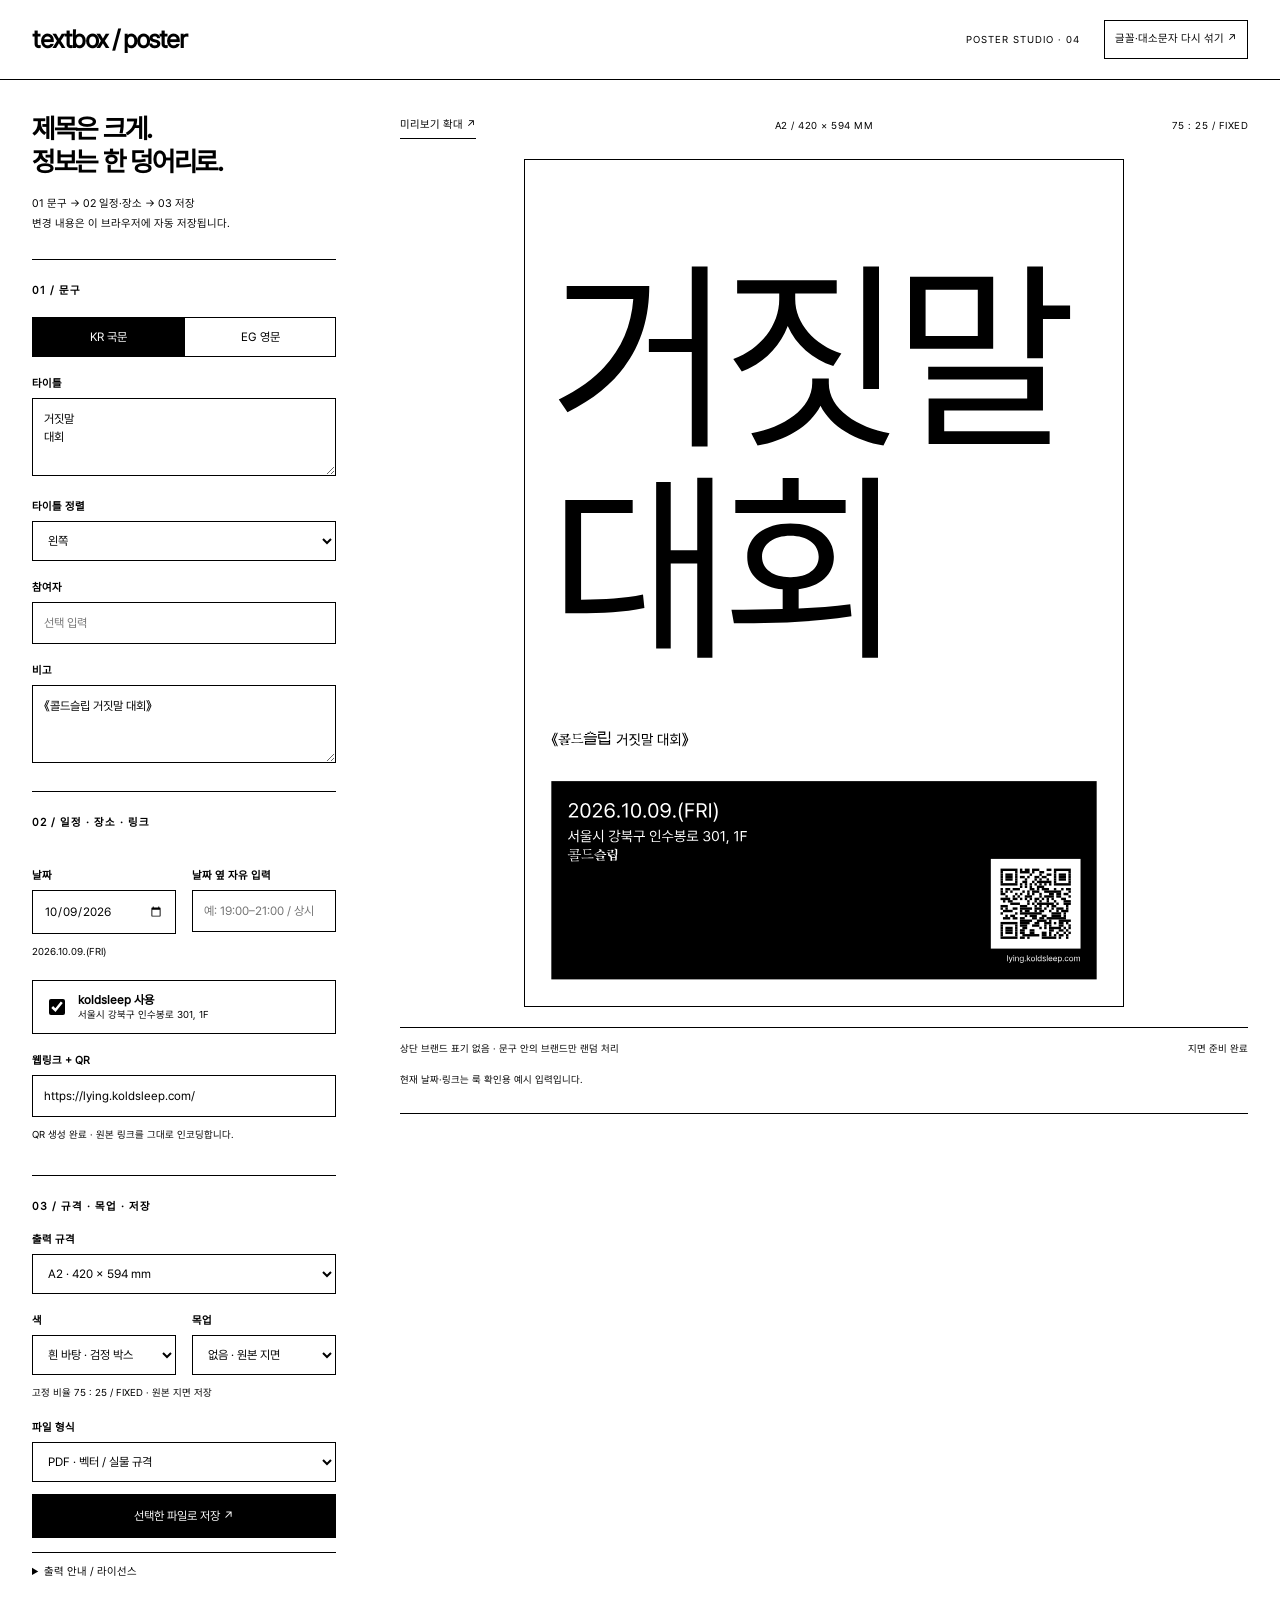
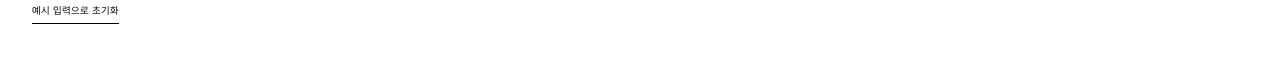
==== posterstudio-github-pages/index.html @ 63edf77b "Add files via upload" ====
<!doctype html><html lang="ko"><head><meta charset="utf-8"><meta name="viewport" content="width=device-width,initial-scale=1,viewport-fit=cover"><meta name="theme-color" content="#ffffff"><title>textbox / Poster Studio</title><link rel="stylesheet" href="poster-studio.css"><script defer src="vendor/opentype.min.js"></script><script defer src="vendor/qrcode.js"></script><script defer src="vendor/qrcode_UTF8.js"></script><script defer src="vendor/jspdf.umd.min.js"></script><script defer src="vendor/svg2pdf.umd.min.js"></script><script defer src="poster-studio.js"></script></head><body>
<header><a href="#" aria-label="textbox poster studio">textbox / poster</a><span>POSTER STUDIO · 04</span><button id="reroll">글꼴·대소문자 다시 섞기 ↗</button></header>
<main><aside><div class="intro"><h1>제목은 크게.<br>정보는 한 덩어리로.</h1><p>01 문구 → 02 일정·장소 → 03 저장<br>변경 내용은 이 브라우저에 자동 저장됩니다.</p></div>
<section class="controls"><h2>01 / 문구</h2><div class="segmented" aria-label="표기 언어"><button id="kr" class="active" aria-pressed="true">KR 국문</button><button id="eg" aria-pressed="false">EG 영문</button></div><label for="title">타이틀</label><textarea id="title" maxlength="120" rows="3">거짓말
대회</textarea><label for="titleAlign">타이틀 정렬</label><select id="titleAlign"><option value="left">왼쪽</option><option value="center">가운데</option><option value="right">오른쪽</option></select><label for="artist">참여자</label><input id="artist" maxlength="120" placeholder="선택 입력"><label for="summary">비고</label><textarea id="summary" rows="3" maxlength="700" placeholder="선택 입력. 원문은 그대로 보관됩니다.">《콜드슬립 거짓말 대회》</textarea>
<div id="englishPanel" hidden><label for="enMode">영문 입력 방식</label><select id="enMode"><option value="auto">국문을 기본 양식으로 자동 번역</option><option value="manual">영문 직접 입력</option></select><button id="translate" class="wide">국문 → 영문 번역 / 갱신 ↗</button><p id="translationStatus" class="helper" role="status">번역 시 제목·비고·참여자·장소명를 Cloudflare AI로 보냅니다.</p><details><summary>영문 확인·수정 / 고정 양식</summary><label for="enTitle">English title</label><textarea id="enTitle" rows="2" maxlength="180">Lying
Contest</textarea><label for="enArtist">Artist / participants</label><input id="enArtist" maxlength="180"><label for="enSummary">Notes</label><textarea id="enSummary" rows="3" maxlength="1000">Lying Contest</textarea><label for="enVenue">Venue</label><input id="enVenue" maxlength="180" value="koldsleep"><p class="helper">Title → notes → date → participants → venue / address → link. 고정 용어: 콜드슬립 → koldsleep / 거짓말 대회 → Lying Contest. 고유명사의 공식 영문은 직접 확인·수정하세요. The Kitchen의 프로그램 정보 구조를 참고한 자체 양식입니다.</p><button id="copyCaption">영문 프로그램 정보 복사</button></details></div></section>
<section class="controls"><h2>02 / 일정 · 장소 · 링크</h2><div class="two"><div><label for="date">날짜</label><input id="date" type="date" value="2026-10-09"></div><div><label for="time">날짜 옆 자유 입력</label><input id="time" type="text" maxlength="80" value="" placeholder="예: 19:00–21:00 / 상시"></div></div><p id="datePreview" class="helper"></p><label class="check"><input id="defaultVenue" type="checkbox" checked><span>koldsleep 사용<br><small>서울시 강북구 인수봉로 301, 1F</small></span></label><div id="customVenue" hidden><label for="venue">장소 이름</label><input id="venue" maxlength="120" placeholder="장소명"><button id="addressSearch" class="wide">도로명 주소 검색 ↗</button><label for="address">국문 주소</label><input id="address" maxlength="220" placeholder="검색하거나 직접 입력"><label for="addressEn">영문 도로명 주소</label><input id="addressEn" maxlength="250" placeholder="주소 검색 시 함께 채워집니다"><label for="detail">상세 주소 / 층수</label><input id="detail" maxlength="80" placeholder="예: 1F"></div><label for="link">웹링크 + QR</label><input id="link" type="url" maxlength="300" value="https://lying.koldsleep.com/" placeholder="https://"><p id="qrStatus" class="helper">링크 옆에 QR을 자동 생성합니다.</p></section>
<section class="controls"><h2>03 / 규격 · 목업 · 저장</h2><label for="size">출력 규격</label><select id="size"><option value="a2">A2 · 420 × 594 mm</option><option value="a4">A4 · 210 × 297 mm</option><option value="square">웹 정방형 · 1080 × 1080</option><option value="instagram">인스타그램 세로 · 1080 × 1350</option><option value="twitter">트위터 / X · 1600 × 900</option></select><div class="two"><div><label for="theme">색</label><select id="theme"><option value="light">흰 바탕 · 검정 박스</option><option value="dark">검정 바탕 · 흰 박스</option></select></div><div><label for="mockup">목업</label><select id="mockup"><option value="none">없음 · 원본 지면</option><option value="wall">흰색 배경 · 1600 × 2000</option><option value="desk">검정색 배경 · 2000 × 1500</option></select></div></div><div id="mockupMargins" hidden><p class="helper">목업 여백 · 각 방향 0–40%</p><div class="two"><div><label for="marginTop">위 <output id="marginTopValue">15%</output></label><input id="marginTop" type="range" min="0" max="40" value="15"></div><div><label for="marginBottom">아래 <output id="marginBottomValue">15%</output></label><input id="marginBottom" type="range" min="0" max="40" value="15"></div><div><label for="marginLeft">왼쪽 <output id="marginLeftValue">15%</output></label><input id="marginLeft" type="range" min="0" max="40" value="15"></div><div><label for="marginRight">오른쪽 <output id="marginRightValue">15%</output></label><input id="marginRight" type="range" min="0" max="40" value="15"></div></div></div><p id="geometry" class="helper"></p><label for="exportFormat">파일 형식</label><select id="exportFormat"><option value="pdf">PDF · 벡터 / 실물 규격</option><option value="jpg">JPG · 인쇄 300ppi / 웹 원본 픽셀</option><option value="svg">Illustrator용 SVG · 글자 윤곽선</option><option value="eps">Illustrator용 EPS · 글자 윤곽선</option></select><button id="export" class="primary wide" disabled>폰트 준비 중…</button><p id="exportStatus" class="helper" role="status"></p><details><summary>출력 안내 / 라이선스</summary><p class="helper">A2·A4는 재단 크기, 도련 없음. JPG는 RGB 300ppi 픽셀 수로 출력합니다. SVG·EPS는 글자를 벡터 윤곽선으로 저장합니다. Illustrator에서 열어 .ai로 저장할 수 있습니다. 고유 .ai 직접 생성은 지원하지 않습니다. PDF도 윤곽선 벡터로 저장합니다.</p><p class="helper">Pretendard / 브랜드 랜덤: Galmuri11 · Song Myung · Gowun Batang · Nanum Myeongjo · VT323 · Old Standard: SIL OFL 1.1. 상업용 제작·인쇄·임베딩·재배포가 허용되는 무료폰트만 사용합니다. <a href="assets/Pretendard-Contest-LICENSE.txt">라이선스 1</a> · <a href="assets/GowunBatang-Contest-LICENSE.txt">2</a> · <a href="assets/Galmuri11-Contest-LICENSE.txt">3</a></p></details><button id="reset" class="text-button">예시 입력으로 초기화</button></section></aside>
<section class="stage"><div class="stage-bar"><button id="zoomPreview" class="text-button">미리보기 확대 ↗</button><span id="formatLabel">A2 / 420 × 594 MM</span><span id="layoutLabel">75 : 25 / FIXED</span></div><div id="previewWrap"><div id="preview" aria-live="polite"></div></div><div class="stage-bottom"><span>상단 브랜드 표기 없음 · 문구 안의 브랜드만 랜덤 처리</span><span id="renderStatus" role="status">무료폰트 준비 중</span></div><p class="sample-note">현재 날짜·링크는 룩 확인용 예시 입력입니다.</p><div class="review"><div><b>지면의 위계</b><p>타이틀은 하나의 큰 덩어리. 정보 박스는 날짜·장소·참여자·링크·QR을 하나의 격자로 묶습니다.</p></div><div><b>비대칭의 규칙</b><p>날짜는 위, 장소와 참여자는 왼쪽, QR과 그 아래 링크는 오른쪽에 정렬합니다. 비고는 박스 밖에 둡니다.</p></div><div><b>고정된 변환 비율</b><p>A계열 75:25 / 정방형 68:32 / 세로형 72:28 / 가로형 65:35. 목업에는 원본 비율 그대로 배치합니다.</p></div></div></section></main>
<dialog id="zoomDialog"><div class="dialog-header"><strong>포스터 확대 보기</strong><button id="closeZoom">닫기</button></div><div id="zoomContent"></div></dialog><dialog id="addressDialog"><div class="dialog-header"><strong>주소 검색</strong><button id="closeAddress">닫기</button></div><div id="addressLayer"></div><p class="helper">주소 검색어는 Kakao 우편번호 서비스로 전송됩니다.</p></dialog><dialog id="downloadDialog"><h2>파일 준비 완료</h2><p id="downloadInfo"></p><a id="downloadLink" class="primary wide" download>파일 저장</a><button id="shareFile" class="wide">공유 / 파일에 저장</button><button id="closeDownload" class="wide">닫기</button></dialog>
</body></html>
---- posterstudio-github-pages/poster-studio.css ----
@font-face{font-family:StudioSans;src:url(assets/Pretendard-Contest.otf)}*{box-sizing:border-box}body{margin:0;background:#fff;color:#000;font-family:StudioSans,sans-serif}button,input,textarea,select{font:inherit}header{display:flex;align-items:center;gap:24px;border-bottom:1px solid #000;padding:18px 28px}header a{font-size:25px;letter-spacing:-1.5px;font-weight:bold;color:#000;text-decoration:none}header span{margin-left:auto;font-size:10px;letter-spacing:1px}header button{font-size:11px}main{display:grid;grid-template-columns:320px minmax(0,1fr);gap:45px;padding:28px;max-width:1500px;margin:auto}aside{min-width:0}.intro h1{font-size:27px;letter-spacing:-1.3px;line-height:1.25;margin:0 0 15px}.intro p{font-size:11px;color:#000;line-height:1.6;margin-bottom:25px}.controls{padding:18px 0;border-top:1px solid #000}.controls h2{font-size:11px;margin:0 0 16px;letter-spacing:1px}label{display:block;font-size:11px;font-weight:bold;margin:15px 0 6px}input,textarea,select{width:100%;min-width:0;border:1px solid #000;border-radius:0;background:transparent;color:#000;padding:9px;font-size:12px}textarea{resize:vertical;line-height:1.5}button{background:transparent;border:1px solid #000;border-radius:0;padding:10px;cursor:pointer;font-size:12px}button:disabled{opacity:.45;cursor:default}.segmented{display:grid;grid-template-columns:1fr 1fr}.segmented button.active,.primary{background:#000;border-color:#000;color:#fff}.wide{display:block;width:100%;margin-top:12px;text-align:center;text-decoration:none;font-size:12px;padding:12px}.two{display:grid;grid-template-columns:1fr 1fr;gap:10px}.helper{font-size:10px;line-height:1.7;color:#000;margin:8px 0}.check{display:flex;align-items:center;gap:10px;border:1px solid #000;padding:12px;font-size:12px}.check input{width:16px;height:16px;accent-color:#000}.check small{font-size:10px;font-weight:400}details{border-top:1px solid #000;margin-top:14px;padding-top:12px}summary{font-size:11px;cursor:pointer}#englishPanel{border-left:2px solid #000;padding-left:13px;margin-top:14px}.stage{min-width:0;align-self:start;position:sticky;top:20px}.stage-bar,.stage-bottom{display:flex;justify-content:space-between;gap:15px;font-size:10px;letter-spacing:.5px;margin-bottom:14px}.stage-bottom{border-top:1px solid #000;padding-top:12px;margin-top:20px;color:#000;letter-spacing:0}#previewWrap{min-height:200px;display:grid;place-items:center}#preview{width:min(100%,600px);box-shadow:none}#preview.landscape{width:100%}#preview.mockup{width:min(100%,640px)}#preview svg{display:block;width:100%;height:auto}.review{display:grid;grid-template-columns:repeat(3,1fr);gap:20px;border-top:1px solid #000;padding-top:15px;margin-top:25px}.review b{font-size:11px}.review p,.sample-note{font-size:10px;line-height:1.7;color:#000}.text-button{border:0;border-bottom:1px solid #000;padding:5px 0;font-size:10px;margin-top:20px}dialog{background:#fff;color:#000;border:1px solid #000;padding:20px;width:min(95vw,500px)}dialog::backdrop{background:#000}.dialog-header{display:flex;justify-content:space-between;align-items:center;margin-bottom:12px}#addressLayer{width:100%;height:440px}#downloadInfo{font-size:12px;line-height:1.7}#downloadDialog h2{font-size:20px}a{color:inherit}button:focus-visible,input:focus-visible,textarea:focus-visible,select:focus-visible,a:focus-visible,summary:focus-visible{outline:3px solid #000;outline-offset:3px}[hidden]{display:none!important}@media(max-width:850px){header{padding:15px 18px;gap:10px}header a{font-size:22px}header span{display:none}header button{margin-left:auto;max-width:140px;font-size:10px}main{display:flex;flex-direction:column;padding:18px;gap:24px}.stage{position:static;order:-1}.intro{display:none}.review{display:none}.stage-bottom{font-size:9px}aside{width:100%}.controls{padding:20px 0}input,textarea,select{font-size:16px}button{min-height:42px}.helper{font-size:11px}label{font-size:12px}#preview{width:min(100%,440px)}}

/* Monochrome spacing system */
body{background:#fff;color:#000}header{padding:20px 32px;border-color:#000}main{gap:64px;padding:32px;grid-template-columns:304px minmax(0,1fr)}.controls{padding:24px 0;border-color:#000}.controls h2{margin-bottom:20px}label{margin:20px 0 8px}input,textarea,select{background:#fff;border-color:#000;padding:11px;line-height:1.5}.helper{line-height:1.8}.intro p{line-height:1.8}.stage-bar{margin-bottom:20px}.stage-bottom{line-height:1.7}.review{gap:28px}.review p{line-height:1.8}#preview{box-shadow:none;border:1px solid #000}input[type=range]{padding:0;accent-color:#000}output{float:right;font-weight:400}.two{gap:16px}button{border-color:#000;line-height:1.5}button:disabled{opacity:1;color:#000;background:#fff}#mockupMargins{border-top:1px solid #000;margin-top:20px;padding-top:8px}@media(max-width:850px){main{display:flex;padding:20px;gap:32px}header{padding:16px 20px}.controls{padding:24px 0}.stage{position:static}input,textarea,select{font-size:16px}label{margin-top:20px}}

.stage-bar{align-items:center;flex-wrap:wrap}.stage-bar .text-button{margin:0;font-size:11px}#zoomDialog{width:min(96vw,1100px);max-height:94vh}#zoomContent{overflow:auto}#zoomContent svg{display:block;width:100%;height:auto}
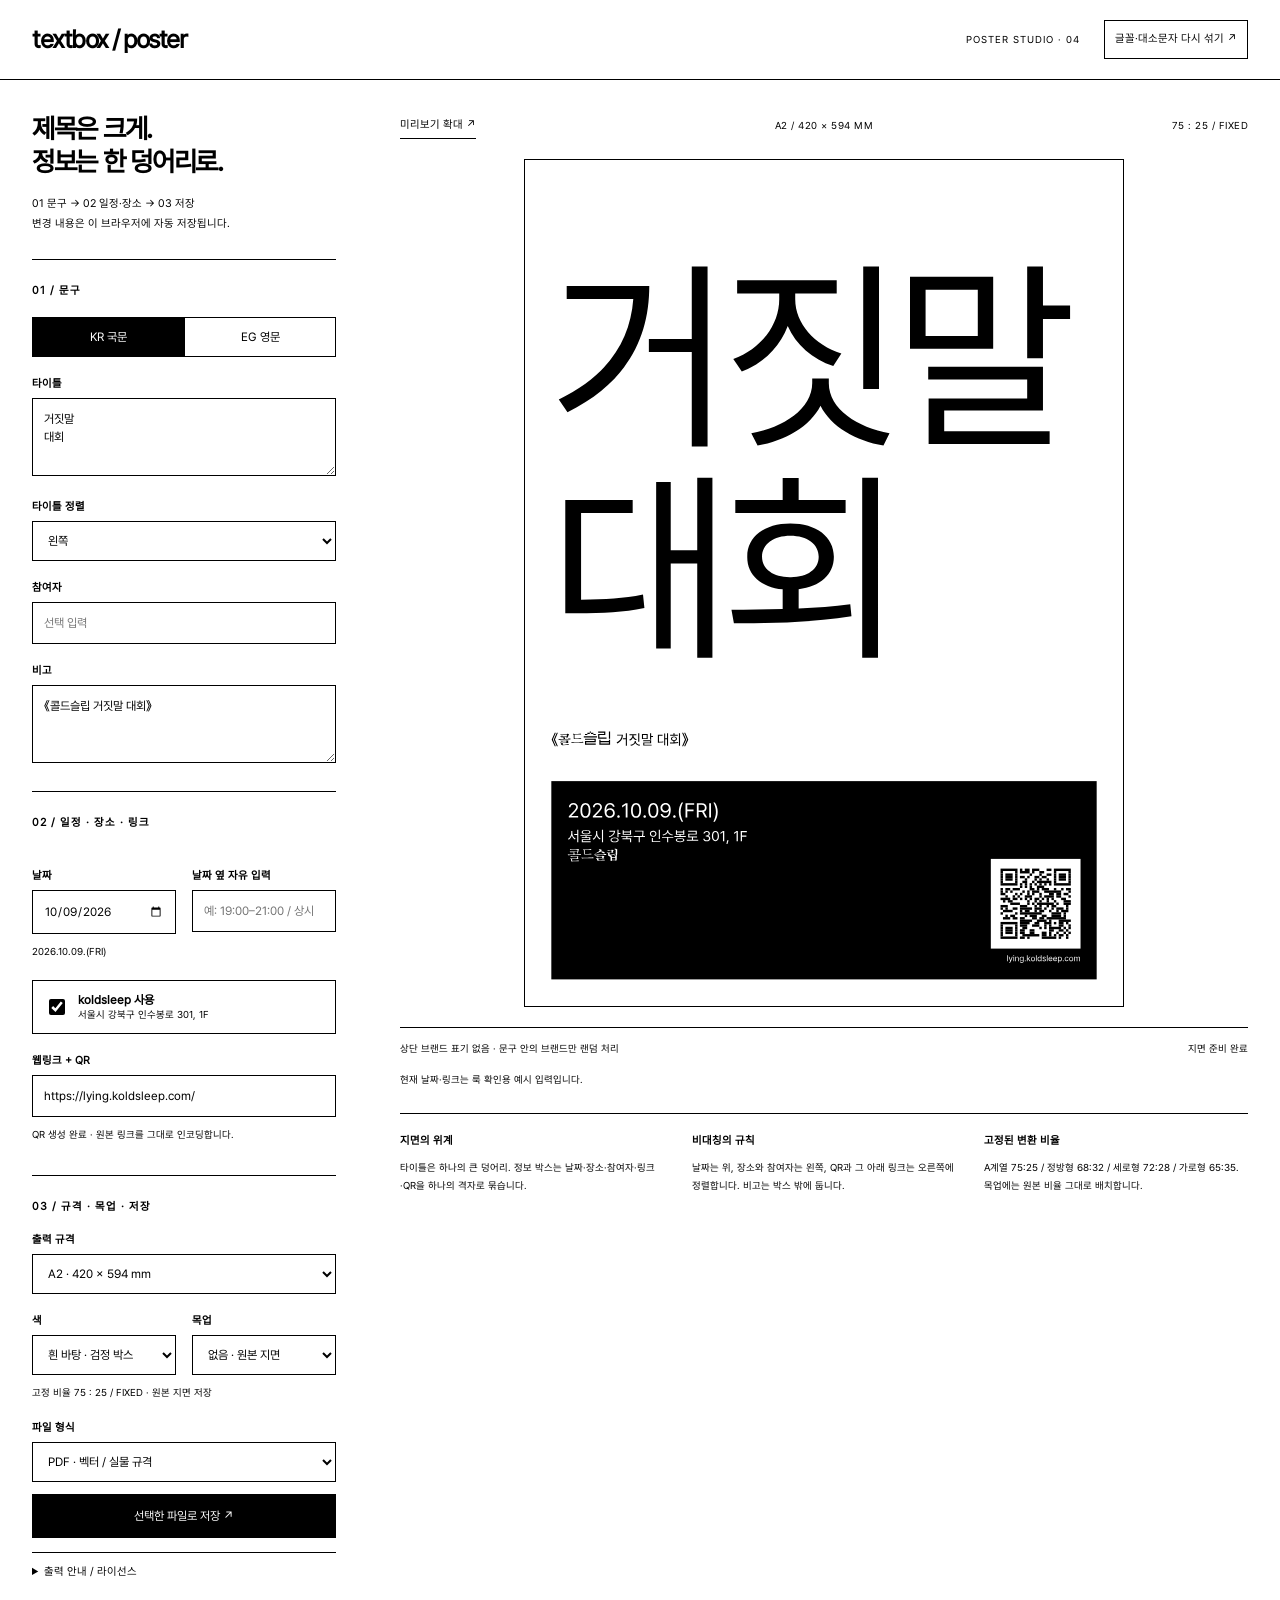
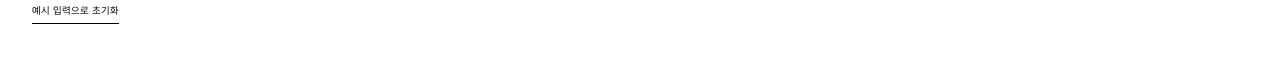
==== commit c35becfa: "Apply shared transparent koldsleep cat favicon to all pages" ====
--- a/posterstudio-github-pages/index.html
+++ b/posterstudio-github-pages/index.html
@@ -1,4 +1,9 @@
-<!doctype html><html lang="ko"><head><meta charset="utf-8"><meta name="viewport" content="width=device-width,initial-scale=1,viewport-fit=cover"><meta name="theme-color" content="#ffffff"><title>textbox / Poster Studio</title><link rel="stylesheet" href="poster-studio.css"><script defer src="vendor/opentype.min.js"></script><script defer src="vendor/qrcode.js"></script><script defer src="vendor/qrcode_UTF8.js"></script><script defer src="vendor/jspdf.umd.min.js"></script><script defer src="vendor/svg2pdf.umd.min.js"></script><script defer src="poster-studio.js"></script></head><body>
+<!doctype html><html lang="ko"><head>
+<link rel="icon" href="/favicon.ico?v=20261009" sizes="any">
+<link rel="icon" type="image/png" sizes="32x32" href="/favicon-32.png?v=20261009">
+<link rel="icon" type="image/png" sizes="16x16" href="/favicon-16.png?v=20261009">
+<link rel="apple-touch-icon" sizes="180x180" href="/favicon-180.png?v=20261009">
+<meta charset="utf-8"><meta name="viewport" content="width=device-width,initial-scale=1,viewport-fit=cover"><meta name="theme-color" content="#ffffff"><title>textbox / Poster Studio</title><link rel="stylesheet" href="poster-studio.css"><script defer src="vendor/opentype.min.js"></script><script defer src="vendor/qrcode.js"></script><script defer src="vendor/qrcode_UTF8.js"></script><script defer src="vendor/jspdf.umd.min.js"></script><script defer src="vendor/svg2pdf.umd.min.js"></script><script defer src="poster-studio.js"></script></head><body>
 <header><a href="#" aria-label="textbox poster studio">textbox / poster</a><span>POSTER STUDIO · 04</span><button id="reroll">글꼴·대소문자 다시 섞기 ↗</button></header>
 <main><aside><div class="intro"><h1>제목은 크게.<br>정보는 한 덩어리로.</h1><p>01 문구 → 02 일정·장소 → 03 저장<br>변경 내용은 이 브라우저에 자동 저장됩니다.</p></div>
 <section class="controls"><h2>01 / 문구</h2><div class="segmented" aria-label="표기 언어"><button id="kr" class="active" aria-pressed="true">KR 국문</button><button id="eg" aria-pressed="false">EG 영문</button></div><label for="title">타이틀</label><textarea id="title" maxlength="120" rows="3">거짓말
